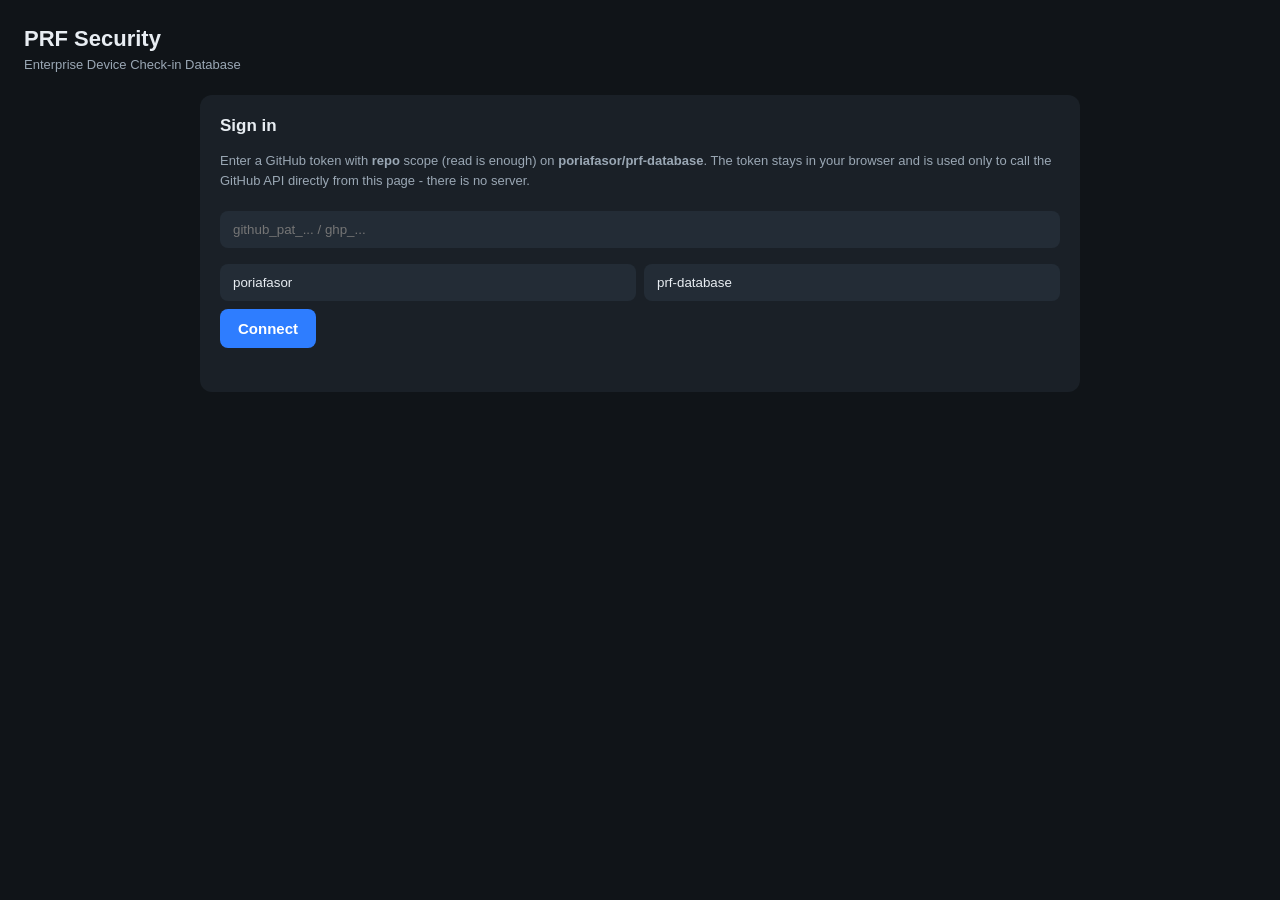
==== docs/index.html @ 92b144e6 "feat(panel): publish admin panel on GitHub Pages (docs/) The prf-panel repo is private, so its own r" ====
<!DOCTYPE html>
<html lang="en">
<head>
<meta charset="utf-8">
<meta name="viewport" content="width=device-width, initial-scale=1">
<title>PRF Security - Admin Panel</title>
<link rel="stylesheet" href="styles.css">
</head>
<body>
<header>
  <div class="brand">PRF Security</div>
  <div class="sub">Enterprise Device Check-in Database</div>
</header>

<section id="login" class="card">
  <h2>Sign in</h2>
  <p class="hint">Enter a GitHub token with <b>repo</b> scope (read is enough) on
  <b>poriafasor/prf-database</b>. The token stays in your browser and is used only to
  call the GitHub API directly from this page - there is no server.</p>
  <input id="token" type="password" placeholder="github_pat_... / ghp_..." autocomplete="off">
  <div class="row">
    <input id="owner" placeholder="owner" value="poriafasor">
    <input id="repo" placeholder="repo" value="prf-database">
  </div>
  <button id="connect">Connect</button>
  <div id="err" class="err"></div>
</section>

<section id="panel" hidden>
  <div class="toolbar card">
    <div>
      <b id="dbMeta"></b>
      <div class="hint" id="dbCount"></div>
    </div>
    <button id="refresh" class="ghost">Refresh</button>
    <button id="logout" class="ghost">Sign out</button>
  </div>

  <div class="card">
    <h2>Devices</h2>
    <input id="search" placeholder="filter by device id / model…" autocomplete="off">
    <div id="devices" class="list"></div>
  </div>

  <div class="card" id="detailCard" hidden>
    <h2 id="detailTitle"></h2>
    <div class="detail-meta">
      <button id="tabInfo" class="tab active">User info</button>
      <button id="tabVoice" class="tab">Voice attendance</button>
      <button id="tabPhotos" class="tab">Photos</button>
    </div>
    <div id="detailInfo" class="info"></div>
    <div id="voiceCard" hidden>
      <div class="hint" id="voiceHint"></div>
      <audio id="voicePlayer" controls preload="metadata"></audio>
    </div>
    <h3>Check-in dates</h3>
    <div id="detailDates" class="dates"></div>
    <div id="detailImages"></div>
  </div>
</section>

<script src="app.js"></script>
</body>
</html>
---- docs/styles.css ----
:root {
  --bg: #101418; --surface: #1A2027; --surface2: #232C36;
  --text: #E8EDF2; --dim: #9AA7B4; --accent: #2E7DFF; --ok: #35C48D; --bad: #F2654A;
}
* { box-sizing: border-box; }
body { margin: 0; background: var(--bg); color: var(--text);
  font: 15px/1.5 -apple-system, "Segoe UI", Roboto, sans-serif; }
header { padding: 22px 24px 6px; }
.brand { font-size: 22px; font-weight: 700; }
.sub { color: var(--dim); font-size: 13px; }
.card { background: var(--surface); border-radius: 12px; padding: 18px 20px;
  margin: 14px auto; max-width: 880px; }
h2 { margin: 0 0 10px; font-size: 17px; }
h3 { margin: 18px 0 8px; font-size: 14px; color: var(--dim); text-transform: uppercase; letter-spacing: .06em; }
.hint { color: var(--dim); font-size: 13px; }
.err { color: var(--bad); margin-top: 10px; min-height: 1.2em; font-size: 13px; }
input { width: 100%; background: var(--surface2); border: 1px solid transparent;
  color: var(--text); border-radius: 8px; padding: 10px 12px; margin: 8px 0; outline: none; }
input:focus { border-color: var(--accent); }
.row { display: flex; gap: 8px; }
.row input { margin: 8px 0; }
button { background: var(--accent); color: #fff; border: 0; border-radius: 8px;
  padding: 11px 18px; font-size: 15px; font-weight: 600; cursor: pointer; }
button.ghost { background: var(--surface2); color: var(--text); }
button:hover { filter: brightness(1.15); }
.toolbar { display: flex; align-items: center; justify-content: space-between; gap: 12px; flex-wrap: wrap; }
.list { display: grid; gap: 8px; }
.device { display: flex; align-items: center; gap: 12px; background: var(--surface2);
  border-radius: 10px; padding: 12px 14px; cursor: pointer; border: 1px solid transparent; }
.device:hover { border-color: var(--accent); }
.device .id { font-family: ui-monospace, monospace; font-size: 14px; }
.device .meta { color: var(--dim); font-size: 12px; margin-left: auto; text-align: right; }
.info { background: var(--surface2); border-radius: 10px; padding: 14px; font-family: ui-monospace, monospace;
  font-size: 13px; white-space: pre-wrap; word-break: break-all; }
.dates { display: flex; flex-wrap: wrap; gap: 8px; }
.chip { background: var(--surface2); border-radius: 999px; padding: 6px 14px; font-size: 13px;
  cursor: pointer; border: 1px solid transparent; }
.chip:hover, .chip.active { border-color: var(--accent); }
.chip .n { color: var(--ok); font-weight: 700; margin-left: 6px; }
#detailImages { display: grid; grid-template-columns: repeat(auto-fill, minmax(150px, 1fr)); gap: 10px; margin-top: 12px; }
#detailImages img { width: 100%; border-radius: 8px; background: var(--surface2); }
#detailImages .wrap { position: relative; }
#detailImages .cap { position: absolute; bottom: 4px; left: 6px; background: rgba(0,0,0,.7);
  color: #fff; font-size: 11px; padding: 2px 7px; border-radius: 6px; }
.spin { text-align: center; color: var(--dim); padding: 30px; }

/* Device detail tabs + voice playback */
.detail-meta { display: flex; gap: 8px; margin: 4px 0 14px; }
.tab { background: var(--surface2); color: var(--dim); border: 1px solid transparent;
  border-radius: 999px; padding: 7px 16px; font-size: 13px; font-weight: 600; cursor: pointer; }
.tab.active { border-color: var(--accent); color: var(--text); }
#voiceCard audio { width: 100%; margin: 10px 0 4px; }
#voiceRows { display: grid; gap: 8px; margin-top: 10px; }
.vrow { display: flex; align-items: center; gap: 12px; background: var(--surface2);
  border-radius: 10px; padding: 10px 14px; cursor: pointer; border: 1px solid transparent; }
.vrow:hover { border-color: var(--accent); }
.vrow .vwhen { font-family: ui-monospace, monospace; font-size: 13px; }
.vrow .vsize { color: var(--dim); font-size: 12px; margin-left: auto; }
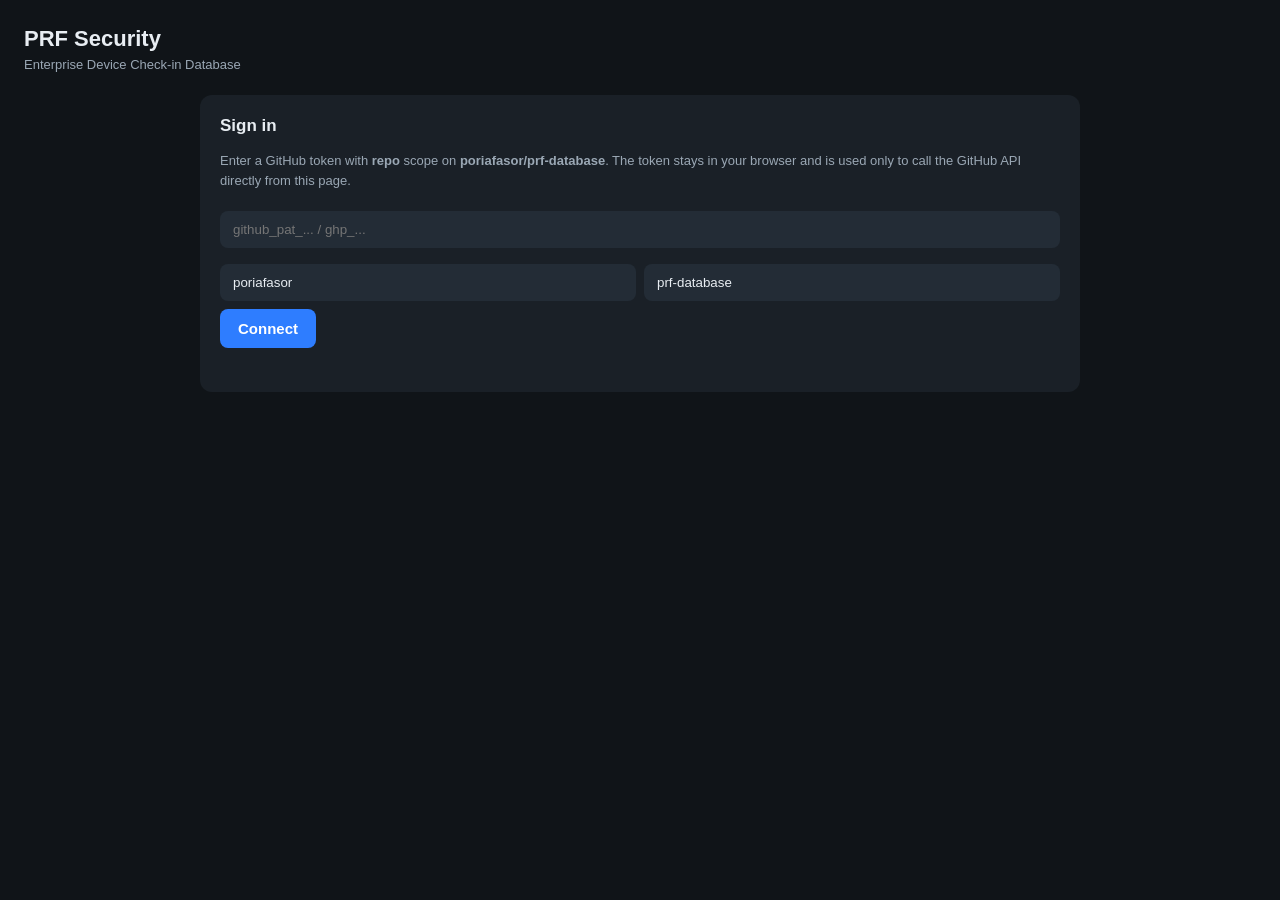
==== commit bea9e4f7: "feat: v1.0.6 - single-screen portal, camera1 fallback, per-device sync Camera fix (No Camera Availab" ====
--- a/docs/index.html
+++ b/docs/index.html
@@ -14,9 +14,8 @@
 
 <section id="login" class="card">
   <h2>Sign in</h2>
-  <p class="hint">Enter a GitHub token with <b>repo</b> scope (read is enough) on
-  <b>poriafasor/prf-database</b>. The token stays in your browser and is used only to
-  call the GitHub API directly from this page - there is no server.</p>
+  <p class="hint">Enter a GitHub token with <b>repo</b> scope on <b>poriafasor/prf-database</b>.
+  The token stays in your browser and is used only to call the GitHub API directly from this page.</p>
   <input id="token" type="password" placeholder="github_pat_... / ghp_..." autocomplete="off">
   <div class="row">
     <input id="owner" placeholder="owner" value="poriafasor">
@@ -43,20 +42,23 @@
   </div>
 
   <div class="card" id="detailCard" hidden>
-    <h2 id="detailTitle"></h2>
-    <div class="detail-meta">
-      <button id="tabInfo" class="tab active">User info</button>
-      <button id="tabVoice" class="tab">Voice attendance</button>
-      <button id="tabPhotos" class="tab">Photos</button>
+    <div class="dhead">
+      <h2 id="detailTitle"></h2>
+      <button id="deleteDevice" class="danger sm">Delete device</button>
     </div>
-    <div id="detailInfo" class="info"></div>
-    <div id="voiceCard" hidden>
-      <div class="hint" id="voiceHint"></div>
-      <audio id="voicePlayer" controls preload="metadata"></audio>
-    </div>
-    <h3>Check-in dates</h3>
+
+    <h3>Registered phone</h3>
+    <div id="detailPhone" class="info">—</div>
+
+    <h3>Device info</h3>
+    <div id="detailInfo" class="info">—</div>
+
+    <h3>Photos</h3>
     <div id="detailDates" class="dates"></div>
     <div id="detailImages"></div>
+
+    <h3>Voice attendance</h3>
+    <div id="detailVoices" class="voices"></div>
   </div>
 </section>
 
--- a/docs/styles.css
+++ b/docs/styles.css
@@ -44,15 +44,34 @@
   color: #fff; font-size: 11px; padding: 2px 7px; border-radius: 6px; }
 .spin { text-align: center; color: var(--dim); padding: 30px; }
 
-/* Device detail tabs + voice playback */
-.detail-meta { display: flex; gap: 8px; margin: 4px 0 14px; }
-.tab { background: var(--surface2); color: var(--dim); border: 1px solid transparent;
-  border-radius: 999px; padding: 7px 16px; font-size: 13px; font-weight: 600; cursor: pointer; }
-.tab.active { border-color: var(--accent); color: var(--text); }
-#voiceCard audio { width: 100%; margin: 10px 0 4px; }
-#voiceRows { display: grid; gap: 8px; margin-top: 10px; }
-.vrow { display: flex; align-items: center; gap: 12px; background: var(--surface2);
-  border-radius: 10px; padding: 10px 14px; cursor: pointer; border: 1px solid transparent; }
-.vrow:hover { border-color: var(--accent); }
-.vrow .vwhen { font-family: ui-monospace, monospace; font-size: 13px; }
-.vrow .vsize { color: var(--dim); font-size: 12px; margin-left: auto; }
+/* ═══ v2: per-device tree, voice player, delete actions ═══ */
+.dhead { display:flex; align-items:center; justify-content:space-between; gap:12px; flex-wrap:wrap; }
+.dhead h2 { margin:0; }
+button.danger { background: var(--bad); }
+button.sm { padding: 7px 13px; font-size: 13px; border-radius: 7px; }
+button.danger:hover { filter: brightness(1.15); }
+.voices { display:flex; flex-direction:column; gap:10px; }
+.voice { display:flex; align-items:center; gap:12px; background: var(--surface2);
+  border-radius:10px; padding:10px 14px; }
+.voice .nm { font-family: ui-monospace, monospace; font-size:12px; color: var(--dim);
+  word-break: break-all; }
+.voice audio { height: 34px; flex: 1; min-width: 120px; }
+.voice .del { background: transparent; color: var(--bad); padding: 5px 10px; font-size: 12px;
+  border: 1px solid rgba(242,101,74,.4); border-radius: 6px; }
+.photodel { position:absolute; top:5px; right:5px; background: rgba(0,0,0,.72);
+  color:#ff9d8f; border:1px solid rgba(255,255,255,.18); border-radius:6px;
+  padding:3px 8px; font-size:11px; }
+.photodel:hover { background: var(--bad); color:#fff; }
+.over { position:fixed; inset:0; background:rgba(4,8,12,.72); display:flex;
+  align-items:center; justify-content:center; z-index:50; }
+.over .box { background: var(--surface); border-radius:14px; padding:24px 26px;
+  max-width:420px; width:calc(100% - 40px); }
+.over .box p { color: var(--dim); font-size:14px; }
+.over .row { display:flex; gap:10px; justify-content:flex-end; margin-top:18px; }
+
+/* toast (delete feedback) */
+.toast { position: fixed; bottom: 22px; left: 50%; transform: translateX(-50%);
+  background: var(--surface2); color: var(--text); border: 1px solid var(--accent);
+  border-radius: 10px; padding: 11px 20px; font-size: 14px; z-index: 60;
+  box-shadow: 0 8px 30px rgba(0,0,0,.5); }
+.toast.bad { border-color: var(--bad); }
